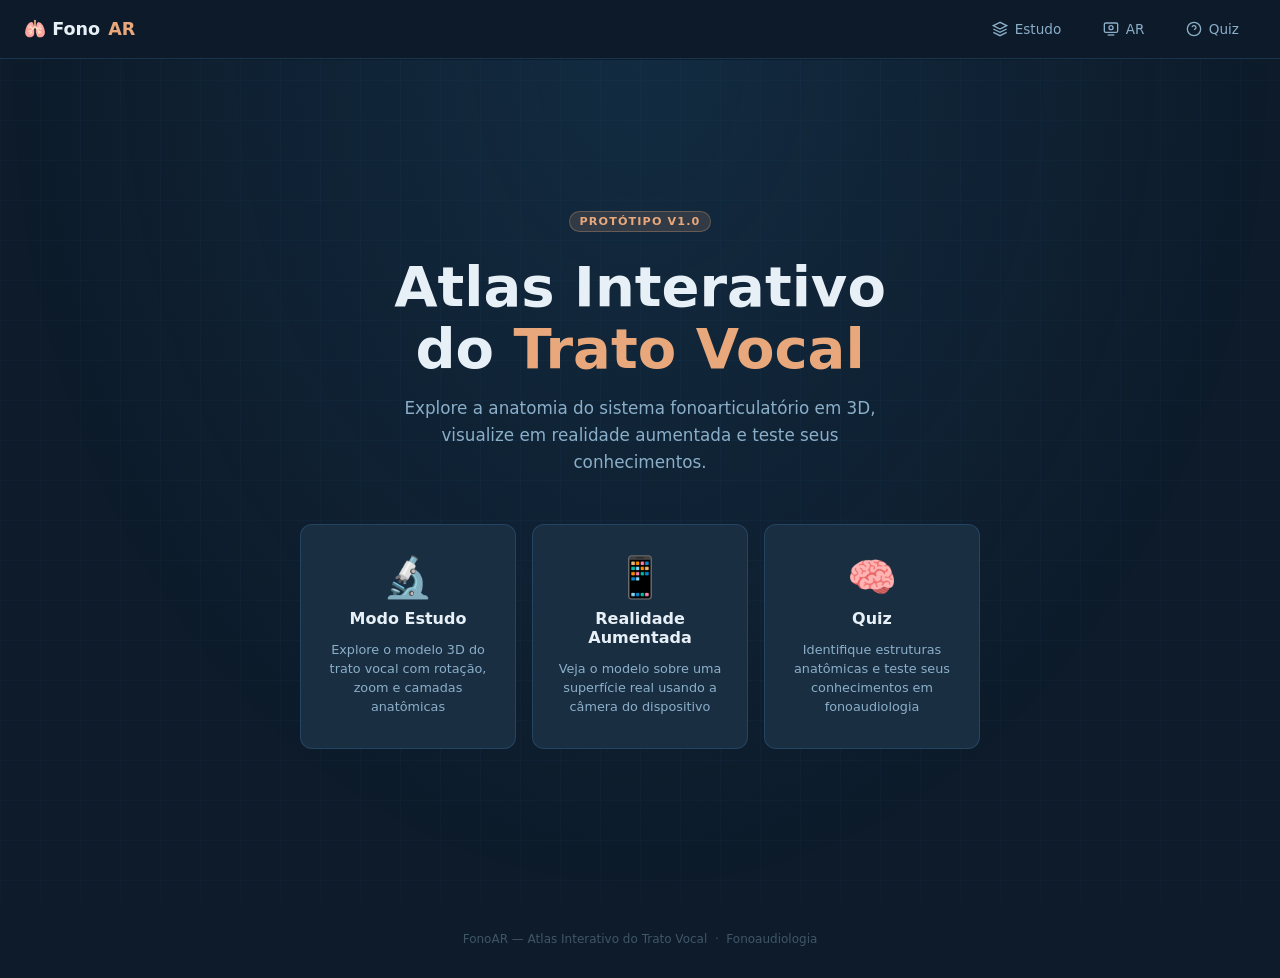
==== index.html @ b8d9590a "Add the projet." ====
<!DOCTYPE html>
<html lang="pt-BR">
<head>
  <meta charset="UTF-8">
  <meta name="viewport" content="width=device-width, initial-scale=1.0">
  <title>FonoAR — Atlas Interativo do Trato Vocal</title>
  <link rel="stylesheet" href="styles/style.css">
  <style>
    /* Partículas de fundo sutis */
    .fundo-grade {
      position: fixed;
      inset: 0;
      background-image:
        linear-gradient(rgba(74,158,222,0.04) 1px, transparent 1px),
        linear-gradient(90deg, rgba(74,158,222,0.04) 1px, transparent 1px);
      background-size: 40px 40px;
      pointer-events: none;
      z-index: 0;
    }
    .hero { position: relative; z-index: 1; }
    .tag-beta {
      display: inline-block;
      padding: 0.2rem 0.6rem;
      background: rgba(232,168,124,0.15);
      border: 1px solid rgba(232,168,124,0.3);
      border-radius: 20px;
      font-size: 0.7rem;
      font-weight: 700;
      color: var(--cor-acento);
      text-transform: uppercase;
      letter-spacing: 0.1em;
      margin-bottom: 1.5rem;
    }
    .rodape {
      text-align: center;
      padding: 2rem;
      font-size: 0.75rem;
      color: rgba(139,175,201,0.4);
    }
  </style>
</head>
<body>

<div class="fundo-grade"></div>

<!-- Navegação -->
<nav class="nav-bar">
  <a href="index.html" class="nav-logo">
    🫁 Fono<span class="acento">AR</span>
  </a>
  <div class="nav-links">
    <a href="estudo.html" class="nav-btn">
      <svg viewBox="0 0 24 24" fill="none" stroke="currentColor" stroke-width="2"><path d="M12 2L2 7l10 5 10-5-10-5z"/><path d="M2 17l10 5 10-5"/><path d="M2 12l10 5 10-5"/></svg>
      <span>Estudo</span>
    </a>
    <a href="ar.html" class="nav-btn">
      <svg viewBox="0 0 24 24" fill="none" stroke="currentColor" stroke-width="2"><rect x="2" y="3" width="20" height="14" rx="2"/><circle cx="12" cy="10" r="3"/><path d="M7 21h10"/></svg>
      <span>AR</span>
    </a>
    <a href="quiz.html" class="nav-btn">
      <svg viewBox="0 0 24 24" fill="none" stroke="currentColor" stroke-width="2"><circle cx="12" cy="12" r="10"/><path d="M9.09 9a3 3 0 0 1 5.83 1c0 2-3 3-3 3"/><line x1="12" y1="17" x2="12.01" y2="17"/></svg>
      <span>Quiz</span>
    </a>
  </div>
</nav>

<!-- Hero -->
<main class="pagina">
  <section class="hero">
    <span class="tag-beta">Protótipo v1.0</span>
    <h1 class="hero-titulo">
      Atlas Interativo<br>do <span class="acento">Trato Vocal</span>
    </h1>
    <p class="hero-subtitulo">
      Explore a anatomia do sistema fonoarticulatório em 3D,
      visualize em realidade aumentada e teste seus conhecimentos.
    </p>

    <div class="hero-modos">
      <a href="estudo.html" class="modo-card">
        <span class="modo-icone">🔬</span>
        <span class="modo-titulo">Modo Estudo</span>
        <span class="modo-descricao">Explore o modelo 3D do trato vocal com rotação, zoom e camadas anatômicas</span>
      </a>
      <a href="ar.html" class="modo-card">
        <span class="modo-icone">📱</span>
        <span class="modo-titulo">Realidade Aumentada</span>
        <span class="modo-descricao">Veja o modelo sobre uma superfície real usando a câmera do dispositivo</span>
      </a>
      <a href="quiz.html" class="modo-card">
        <span class="modo-icone">🧠</span>
        <span class="modo-titulo">Quiz</span>
        <span class="modo-descricao">Identifique estruturas anatômicas e teste seus conhecimentos em fonoaudiologia</span>
      </a>
    </div>
  </section>

  <footer class="rodape">
    FonoAR — Atlas Interativo do Trato Vocal &nbsp;·&nbsp; Fonoaudiologia
  </footer>
</main>

</body>
</html>
---- styles/style.css ----
/* ===========================
   FonoAR — Estilos Globais
   =========================== */

:root {
  --cor-primaria: #2c6e9e;
  --cor-secundaria: #4a9ede;
  --cor-acento: #e8a87c;
  --cor-fundo: #0d1b2a;
  --cor-fundo-card: #1a2e42;
  --cor-texto: #e8f0f7;
  --cor-texto-suave: #8bafc9;
  --cor-sucesso: #4caf87;
  --cor-erro: #e05252;
  --cor-aviso: #f0c040;
  --sombra: 0 4px 20px rgba(0,0,0,0.4);
  --raio: 12px;
  --fonte-titulo: 'Segoe UI', system-ui, sans-serif;
}

* {
  margin: 0;
  padding: 0;
  box-sizing: border-box;
}

body {
  font-family: var(--fonte-titulo);
  background: var(--cor-fundo);
  color: var(--cor-texto);
  min-height: 100vh;
  overflow-x: hidden;
}

/* --- Navegação --- */
.nav-bar {
  position: fixed;
  top: 0;
  left: 0;
  right: 0;
  z-index: 1000;
  display: flex;
  align-items: center;
  justify-content: space-between;
  padding: 0.75rem 1.5rem;
  background: rgba(13, 27, 42, 0.95);
  backdrop-filter: blur(12px);
  border-bottom: 1px solid rgba(74, 158, 222, 0.2);
}

.nav-logo {
  display: flex;
  align-items: center;
  gap: 0.5rem;
  text-decoration: none;
  color: var(--cor-texto);
  font-size: 1.1rem;
  font-weight: 700;
}

.nav-logo span.acento {
  color: var(--cor-acento);
}

.nav-links {
  display: flex;
  gap: 0.5rem;
}

.nav-btn {
  display: flex;
  align-items: center;
  gap: 0.4rem;
  padding: 0.5rem 1rem;
  border-radius: 8px;
  text-decoration: none;
  font-size: 0.85rem;
  font-weight: 500;
  color: var(--cor-texto-suave);
  transition: all 0.2s;
  border: 1px solid transparent;
}

.nav-btn:hover,
.nav-btn.ativo {
  color: var(--cor-texto);
  background: rgba(74, 158, 222, 0.15);
  border-color: rgba(74, 158, 222, 0.3);
}

.nav-btn svg {
  width: 16px;
  height: 16px;
}

/* --- Layout Principal --- */
.pagina {
  padding-top: 60px;
  min-height: 100vh;
}

/* --- Cards --- */
.card {
  background: var(--cor-fundo-card);
  border: 1px solid rgba(74, 158, 222, 0.15);
  border-radius: var(--raio);
  padding: 1.25rem;
  box-shadow: var(--sombra);
}

/* --- Botões --- */
.btn {
  display: inline-flex;
  align-items: center;
  justify-content: center;
  gap: 0.5rem;
  padding: 0.65rem 1.4rem;
  border-radius: 8px;
  border: none;
  font-size: 0.9rem;
  font-weight: 600;
  cursor: pointer;
  transition: all 0.2s;
  text-decoration: none;
  font-family: inherit;
}

.btn-primario {
  background: var(--cor-primaria);
  color: white;
}

.btn-primario:hover {
  background: var(--cor-secundaria);
  transform: translateY(-1px);
  box-shadow: 0 4px 12px rgba(74, 158, 222, 0.4);
}

.btn-secundario {
  background: transparent;
  color: var(--cor-secundaria);
  border: 1px solid var(--cor-secundaria);
}

.btn-secundario:hover {
  background: rgba(74, 158, 222, 0.1);
}

.btn-acento {
  background: var(--cor-acento);
  color: #1a1a1a;
}

.btn-acento:hover {
  background: #e09060;
  transform: translateY(-1px);
}

.btn-sucesso {
  background: var(--cor-sucesso);
  color: white;
}

/* --- Badge / Chip --- */
.badge {
  display: inline-flex;
  align-items: center;
  gap: 0.3rem;
  padding: 0.25rem 0.75rem;
  border-radius: 20px;
  font-size: 0.75rem;
  font-weight: 600;
  text-transform: uppercase;
  letter-spacing: 0.05em;
}

.badge-info {
  background: rgba(74, 158, 222, 0.2);
  color: var(--cor-secundaria);
  border: 1px solid rgba(74, 158, 222, 0.3);
}

/* --- Painel de informações flutuante --- */
.painel-info {
  position: fixed;
  bottom: 1.5rem;
  left: 1.5rem;
  right: 1.5rem;
  max-width: 360px;
  background: rgba(26, 46, 66, 0.97);
  border: 1px solid rgba(232, 168, 124, 0.4);
  border-radius: var(--raio);
  padding: 1.25rem;
  box-shadow: var(--sombra);
  transform: translateY(120%);
  transition: transform 0.3s cubic-bezier(0.34, 1.56, 0.64, 1);
  z-index: 500;
}

.painel-info.visivel {
  transform: translateY(0);
}

.painel-info-titulo {
  font-size: 1rem;
  font-weight: 700;
  color: var(--cor-acento);
  margin-bottom: 0.5rem;
}

.painel-info-texto {
  font-size: 0.85rem;
  line-height: 1.6;
  color: var(--cor-texto-suave);
}

.painel-info-fechar {
  position: absolute;
  top: 0.75rem;
  right: 0.75rem;
  background: none;
  border: none;
  color: var(--cor-texto-suave);
  cursor: pointer;
  font-size: 1.1rem;
  padding: 0.25rem;
  line-height: 1;
}

/* --- Tela cheia para viewers --- */
.viewer-container {
  width: 100%;
  height: calc(100vh - 60px);
  position: relative;
  overflow: hidden;
}

/* --- Overlay de controles --- */
.controles-overlay {
  position: absolute;
  top: 1rem;
  right: 1rem;
  display: flex;
  flex-direction: column;
  gap: 0.5rem;
  z-index: 100;
}

.controles-overlay .btn {
  padding: 0.5rem 0.9rem;
  font-size: 0.8rem;
}

/* --- Lista de estruturas (sidebar) --- */
.sidebar-estruturas {
  position: absolute;
  top: 1rem;
  left: 1rem;
  width: 200px;
  z-index: 100;
  display: flex;
  flex-direction: column;
  gap: 0.4rem;
}

.estrutura-chip {
  display: flex;
  align-items: center;
  gap: 0.5rem;
  padding: 0.5rem 0.75rem;
  background: rgba(13, 27, 42, 0.9);
  border: 1px solid rgba(74, 158, 222, 0.2);
  border-radius: 8px;
  cursor: pointer;
  font-size: 0.8rem;
  color: var(--cor-texto);
  transition: all 0.2s;
}

.estrutura-chip:hover,
.estrutura-chip.ativo {
  border-color: var(--cor-acento);
  background: rgba(232, 168, 124, 0.1);
}

.estrutura-cor {
  width: 10px;
  height: 10px;
  border-radius: 50%;
  flex-shrink: 0;
}

/* --- Quiz --- */
.quiz-container {
  max-width: 640px;
  margin: 0 auto;
  padding: 2rem 1rem;
}

.quiz-progresso {
  display: flex;
  gap: 0.5rem;
  margin-bottom: 2rem;
}

.quiz-progresso-item {
  flex: 1;
  height: 4px;
  border-radius: 2px;
  background: rgba(74, 158, 222, 0.2);
  transition: background 0.3s;
}

.quiz-progresso-item.completo {
  background: var(--cor-sucesso);
}

.quiz-progresso-item.atual {
  background: var(--cor-secundaria);
}

.quiz-numero {
  font-size: 0.8rem;
  color: var(--cor-texto-suave);
  margin-bottom: 0.75rem;
}

.quiz-pergunta {
  font-size: 1.2rem;
  font-weight: 600;
  line-height: 1.5;
  margin-bottom: 1.5rem;
}

.quiz-opcoes {
  display: flex;
  flex-direction: column;
  gap: 0.75rem;
}

.quiz-opcao {
  padding: 1rem 1.25rem;
  background: var(--cor-fundo-card);
  border: 2px solid rgba(74, 158, 222, 0.2);
  border-radius: var(--raio);
  cursor: pointer;
  font-size: 0.95rem;
  font-family: inherit;
  color: var(--cor-texto);
  text-align: left;
  transition: all 0.2s;
}

.quiz-opcao:hover:not(:disabled) {
  border-color: var(--cor-secundaria);
  background: rgba(74, 158, 222, 0.1);
}

.quiz-opcao.correta {
  border-color: var(--cor-sucesso);
  background: rgba(76, 175, 135, 0.15);
  color: var(--cor-sucesso);
}

.quiz-opcao.errada {
  border-color: var(--cor-erro);
  background: rgba(224, 82, 82, 0.15);
  color: var(--cor-erro);
}

.quiz-feedback {
  margin-top: 1rem;
  padding: 1rem;
  border-radius: var(--raio);
  font-size: 0.9rem;
  line-height: 1.5;
  display: none;
}

.quiz-feedback.correta {
  background: rgba(76, 175, 135, 0.15);
  border: 1px solid rgba(76, 175, 135, 0.3);
  color: var(--cor-sucesso);
  display: block;
}

.quiz-feedback.errada {
  background: rgba(224, 82, 82, 0.15);
  border: 1px solid rgba(224, 82, 82, 0.3);
  color: var(--cor-erro);
  display: block;
}

.quiz-resultado {
  text-align: center;
  padding: 3rem 1rem;
}

.quiz-pontuacao {
  font-size: 5rem;
  font-weight: 800;
  color: var(--cor-acento);
  line-height: 1;
  margin-bottom: 0.5rem;
}

.quiz-pontuacao-label {
  font-size: 1rem;
  color: var(--cor-texto-suave);
  margin-bottom: 2rem;
}

.quiz-mensagem {
  font-size: 1.2rem;
  font-weight: 600;
  margin-bottom: 2rem;
}

/* --- Página inicial --- */
.hero {
  display: flex;
  flex-direction: column;
  align-items: center;
  justify-content: center;
  min-height: calc(100vh - 60px);
  text-align: center;
  padding: 2rem 1rem;
  background: radial-gradient(ellipse at 50% 0%, rgba(44,110,158,0.2) 0%, transparent 70%);
}

.hero-titulo {
  font-size: clamp(2rem, 6vw, 3.5rem);
  font-weight: 800;
  line-height: 1.1;
  margin-bottom: 1rem;
}

.hero-titulo .acento {
  color: var(--cor-acento);
}

.hero-subtitulo {
  font-size: 1.05rem;
  color: var(--cor-texto-suave);
  max-width: 480px;
  line-height: 1.6;
  margin-bottom: 3rem;
}

.hero-modos {
  display: grid;
  grid-template-columns: repeat(auto-fit, minmax(200px, 1fr));
  gap: 1rem;
  width: 100%;
  max-width: 680px;
}

.modo-card {
  display: flex;
  flex-direction: column;
  align-items: center;
  gap: 0.75rem;
  padding: 2rem 1.5rem;
  background: var(--cor-fundo-card);
  border: 1px solid rgba(74, 158, 222, 0.2);
  border-radius: var(--raio);
  text-decoration: none;
  color: var(--cor-texto);
  transition: all 0.25s;
}

.modo-card:hover {
  border-color: var(--cor-acento);
  background: rgba(232, 168, 124, 0.08);
  transform: translateY(-4px);
  box-shadow: 0 8px 24px rgba(0,0,0,0.3);
}

.modo-icone {
  font-size: 2.5rem;
  line-height: 1;
}

.modo-titulo {
  font-size: 1rem;
  font-weight: 700;
}

.modo-descricao {
  font-size: 0.8rem;
  color: var(--cor-texto-suave);
  text-align: center;
  line-height: 1.5;
}

/* --- AR Page --- */
.ar-instrucoes {
  max-width: 500px;
  margin: 2rem auto;
  padding: 0 1rem;
  text-align: center;
}

.ar-instrucoes h2 {
  font-size: 1.5rem;
  margin-bottom: 1rem;
  color: var(--cor-acento);
}

.ar-instrucoes p {
  color: var(--cor-texto-suave);
  line-height: 1.6;
  margin-bottom: 1rem;
}

.ar-marcador-preview {
  width: 200px;
  height: 200px;
  margin: 1.5rem auto;
  border: 3px solid var(--cor-acento);
  border-radius: var(--raio);
  background: white;
  display: flex;
  align-items: center;
  justify-content: center;
  font-size: 0.8rem;
  color: #333;
  text-align: center;
  padding: 1rem;
}

/* --- Scrollbar --- */
::-webkit-scrollbar {
  width: 6px;
}
::-webkit-scrollbar-track {
  background: var(--cor-fundo);
}
::-webkit-scrollbar-thumb {
  background: rgba(74, 158, 222, 0.3);
  border-radius: 3px;
}

/* --- Responsivo --- */
@media (max-width: 600px) {
  .nav-links {
    gap: 0.25rem;
  }
  .nav-btn span {
    display: none;
  }
  .sidebar-estruturas {
    display: none;
  }
}
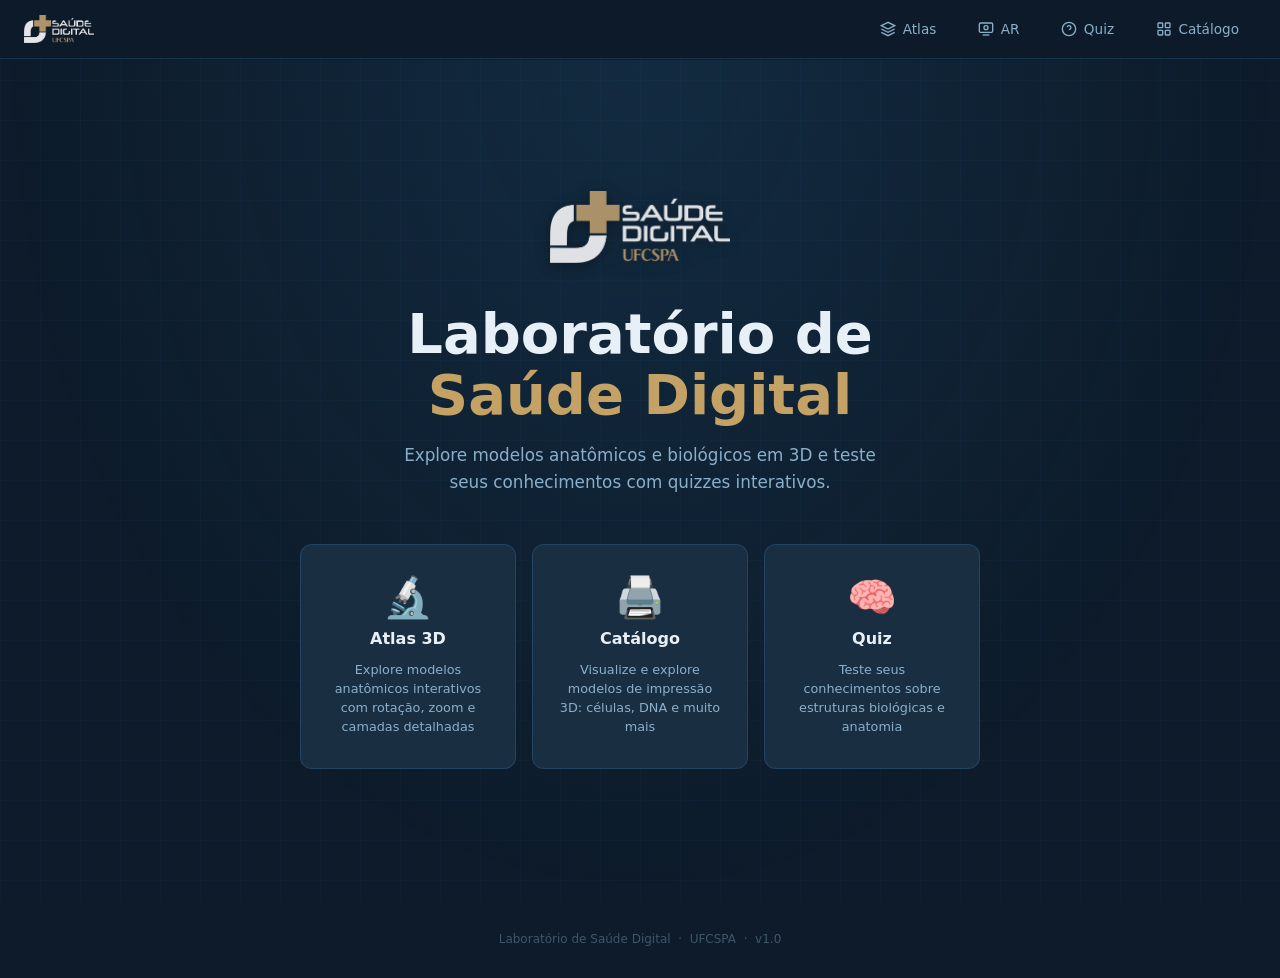
==== commit 61226f42: "Rebranding para Laboratório de Saúde Digital (LabSD) - Substitui identidade FonoAR pelo logo e marca" ====
--- a/index.html
+++ b/index.html
@@ -3,10 +3,9 @@
 <head>
   <meta charset="UTF-8">
   <meta name="viewport" content="width=device-width, initial-scale=1.0">
-  <title>FonoAR — Atlas Interativo do Trato Vocal</title>
+  <title>LabSD · Laboratório de Saúde Digital · UFCSPA</title>
   <link rel="stylesheet" href="styles/style.css">
   <style>
-    /* Partículas de fundo sutis */
     .fundo-grade {
       position: fixed;
       inset: 0;
@@ -21,12 +20,12 @@
     .tag-beta {
       display: inline-block;
       padding: 0.2rem 0.6rem;
-      background: rgba(232,168,124,0.15);
-      border: 1px solid rgba(232,168,124,0.3);
+      background: rgba(196,162,101,0.15);
+      border: 1px solid rgba(196,162,101,0.3);
       border-radius: 20px;
       font-size: 0.7rem;
       font-weight: 700;
-      color: var(--cor-acento);
+      color: #c4a265;
       text-transform: uppercase;
       letter-spacing: 0.1em;
       margin-bottom: 1.5rem;
@@ -37,21 +36,34 @@
       font-size: 0.75rem;
       color: rgba(139,175,201,0.4);
     }
+    .logo-instituicao {
+      display: flex;
+      justify-content: center;
+      margin-bottom: 2.5rem;
+    }
+    .logo-instituicao img {
+      height: 72px;
+      width: auto;
+      opacity: 0.88;
+      filter: drop-shadow(0 2px 8px rgba(0,0,0,0.4));
+    }
+    .hero-titulo .acento {
+      color: #c4a265;
+    }
   </style>
 </head>
 <body>
 
 <div class="fundo-grade"></div>
 
-<!-- Navegação -->
 <nav class="nav-bar">
   <a href="index.html" class="nav-logo">
-    🫁 Fono<span class="acento">AR</span>
+    <img src="logo_saude_digital.png" alt="LabSD" style="height:28px;width:auto;opacity:.9">
   </a>
   <div class="nav-links">
     <a href="estudo.html" class="nav-btn">
       <svg viewBox="0 0 24 24" fill="none" stroke="currentColor" stroke-width="2"><path d="M12 2L2 7l10 5 10-5-10-5z"/><path d="M2 17l10 5 10-5"/><path d="M2 12l10 5 10-5"/></svg>
-      <span>Estudo</span>
+      <span>Atlas</span>
     </a>
     <a href="ar.html" class="nav-btn">
       <svg viewBox="0 0 24 24" fill="none" stroke="currentColor" stroke-width="2"><rect x="2" y="3" width="20" height="14" rx="2"/><circle cx="12" cy="10" r="3"/><path d="M7 21h10"/></svg>
@@ -61,42 +73,47 @@
       <svg viewBox="0 0 24 24" fill="none" stroke="currentColor" stroke-width="2"><circle cx="12" cy="12" r="10"/><path d="M9.09 9a3 3 0 0 1 5.83 1c0 2-3 3-3 3"/><line x1="12" y1="17" x2="12.01" y2="17"/></svg>
       <span>Quiz</span>
     </a>
+    <a href="catalogo.html" class="nav-btn">
+      <svg viewBox="0 0 24 24" fill="none" stroke="currentColor" stroke-width="2"><rect x="3" y="3" width="7" height="7" rx="1"/><rect x="14" y="3" width="7" height="7" rx="1"/><rect x="3" y="14" width="7" height="7" rx="1"/><rect x="14" y="14" width="7" height="7" rx="1"/></svg>
+      <span>Catálogo</span>
+    </a>
   </div>
 </nav>
 
-<!-- Hero -->
 <main class="pagina">
   <section class="hero">
-    <span class="tag-beta">Protótipo v1.0</span>
+    <div class="logo-instituicao">
+      <img src="logo_saude_digital.png" alt="Laboratório de Saúde Digital UFCSPA">
+    </div>
     <h1 class="hero-titulo">
-      Atlas Interativo<br>do <span class="acento">Trato Vocal</span>
+      Laboratório de<br><span class="acento">Saúde Digital</span>
     </h1>
     <p class="hero-subtitulo">
-      Explore a anatomia do sistema fonoarticulatório em 3D,
-      visualize em realidade aumentada e teste seus conhecimentos.
+      Explore modelos anatômicos e biológicos em 3D
+      e teste seus conhecimentos com quizzes interativos.
     </p>
 
     <div class="hero-modos">
       <a href="estudo.html" class="modo-card">
         <span class="modo-icone">🔬</span>
-        <span class="modo-titulo">Modo Estudo</span>
-        <span class="modo-descricao">Explore o modelo 3D do trato vocal com rotação, zoom e camadas anatômicas</span>
+        <span class="modo-titulo">Atlas 3D</span>
+        <span class="modo-descricao">Explore modelos anatômicos interativos com rotação, zoom e camadas detalhadas</span>
       </a>
-      <a href="ar.html" class="modo-card">
-        <span class="modo-icone">📱</span>
-        <span class="modo-titulo">Realidade Aumentada</span>
-        <span class="modo-descricao">Veja o modelo sobre uma superfície real usando a câmera do dispositivo</span>
+      <a href="catalogo.html" class="modo-card">
+        <span class="modo-icone">🖨️</span>
+        <span class="modo-titulo">Catálogo</span>
+        <span class="modo-descricao">Visualize e explore modelos de impressão 3D: células, DNA e muito mais</span>
       </a>
       <a href="quiz.html" class="modo-card">
         <span class="modo-icone">🧠</span>
         <span class="modo-titulo">Quiz</span>
-        <span class="modo-descricao">Identifique estruturas anatômicas e teste seus conhecimentos em fonoaudiologia</span>
+        <span class="modo-descricao">Teste seus conhecimentos sobre estruturas biológicas e anatomia</span>
       </a>
     </div>
   </section>
 
   <footer class="rodape">
-    FonoAR — Atlas Interativo do Trato Vocal &nbsp;·&nbsp; Fonoaudiologia
+    Laboratório de Saúde Digital &nbsp;·&nbsp; UFCSPA &nbsp;·&nbsp; v1.0
   </footer>
 </main>
 
--- a/styles/style.css
+++ b/styles/style.css
@@ -1,5 +1,5 @@
 /* ===========================
-   FonoAR — Estilos Globais
+   LabSD — Estilos Globais
    =========================== */
 
 :root {
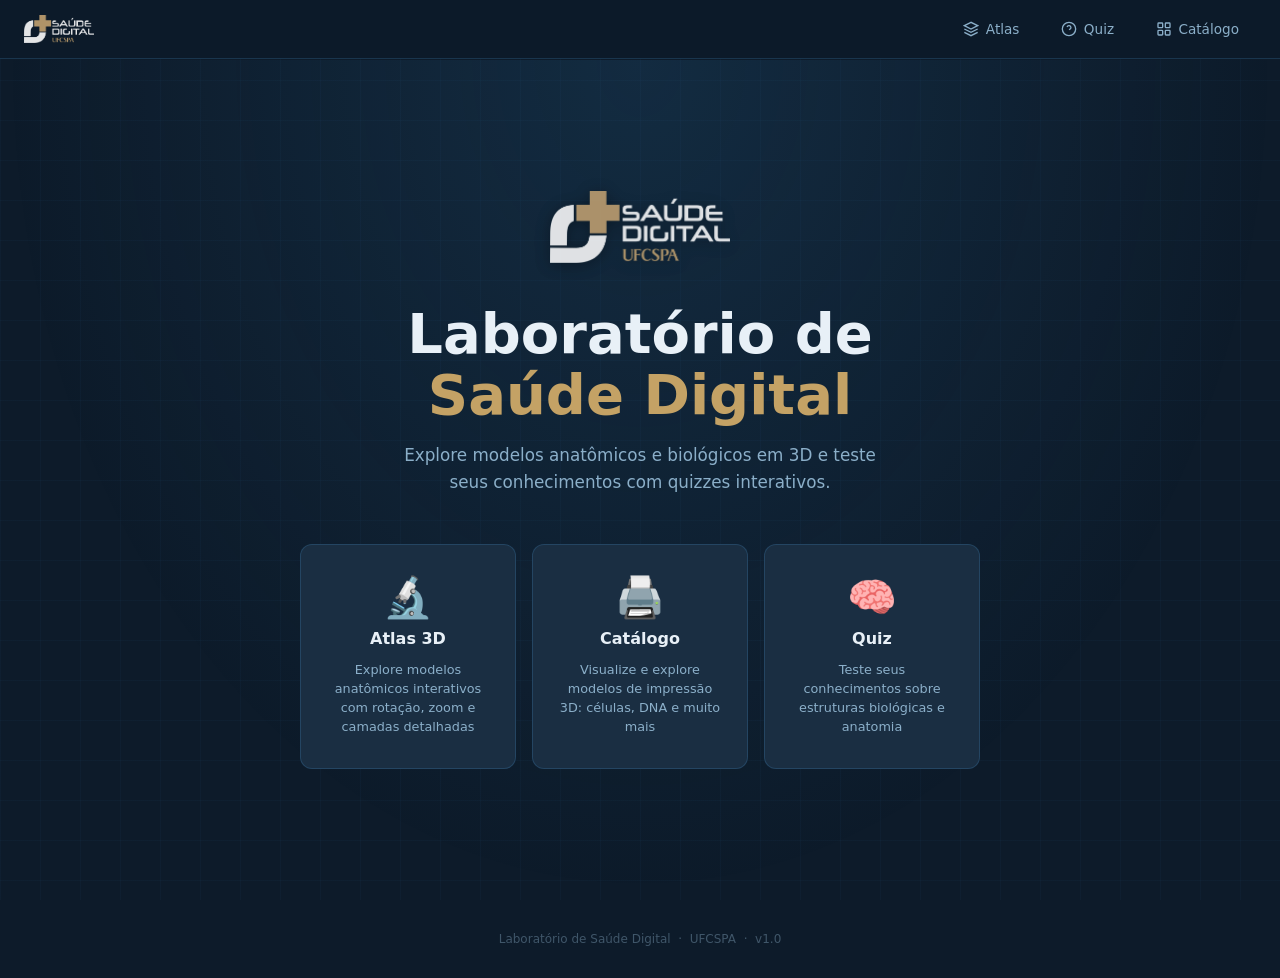
==== commit 8516905d: "retirar logo" ====
--- a/index.html
+++ b/index.html
@@ -65,10 +65,6 @@
       <svg viewBox="0 0 24 24" fill="none" stroke="currentColor" stroke-width="2"><path d="M12 2L2 7l10 5 10-5-10-5z"/><path d="M2 17l10 5 10-5"/><path d="M2 12l10 5 10-5"/></svg>
       <span>Atlas</span>
     </a>
-    <a href="ar.html" class="nav-btn">
-      <svg viewBox="0 0 24 24" fill="none" stroke="currentColor" stroke-width="2"><rect x="2" y="3" width="20" height="14" rx="2"/><circle cx="12" cy="10" r="3"/><path d="M7 21h10"/></svg>
-      <span>AR</span>
-    </a>
     <a href="quiz.html" class="nav-btn">
       <svg viewBox="0 0 24 24" fill="none" stroke="currentColor" stroke-width="2"><circle cx="12" cy="12" r="10"/><path d="M9.09 9a3 3 0 0 1 5.83 1c0 2-3 3-3 3"/><line x1="12" y1="17" x2="12.01" y2="17"/></svg>
       <span>Quiz</span>
